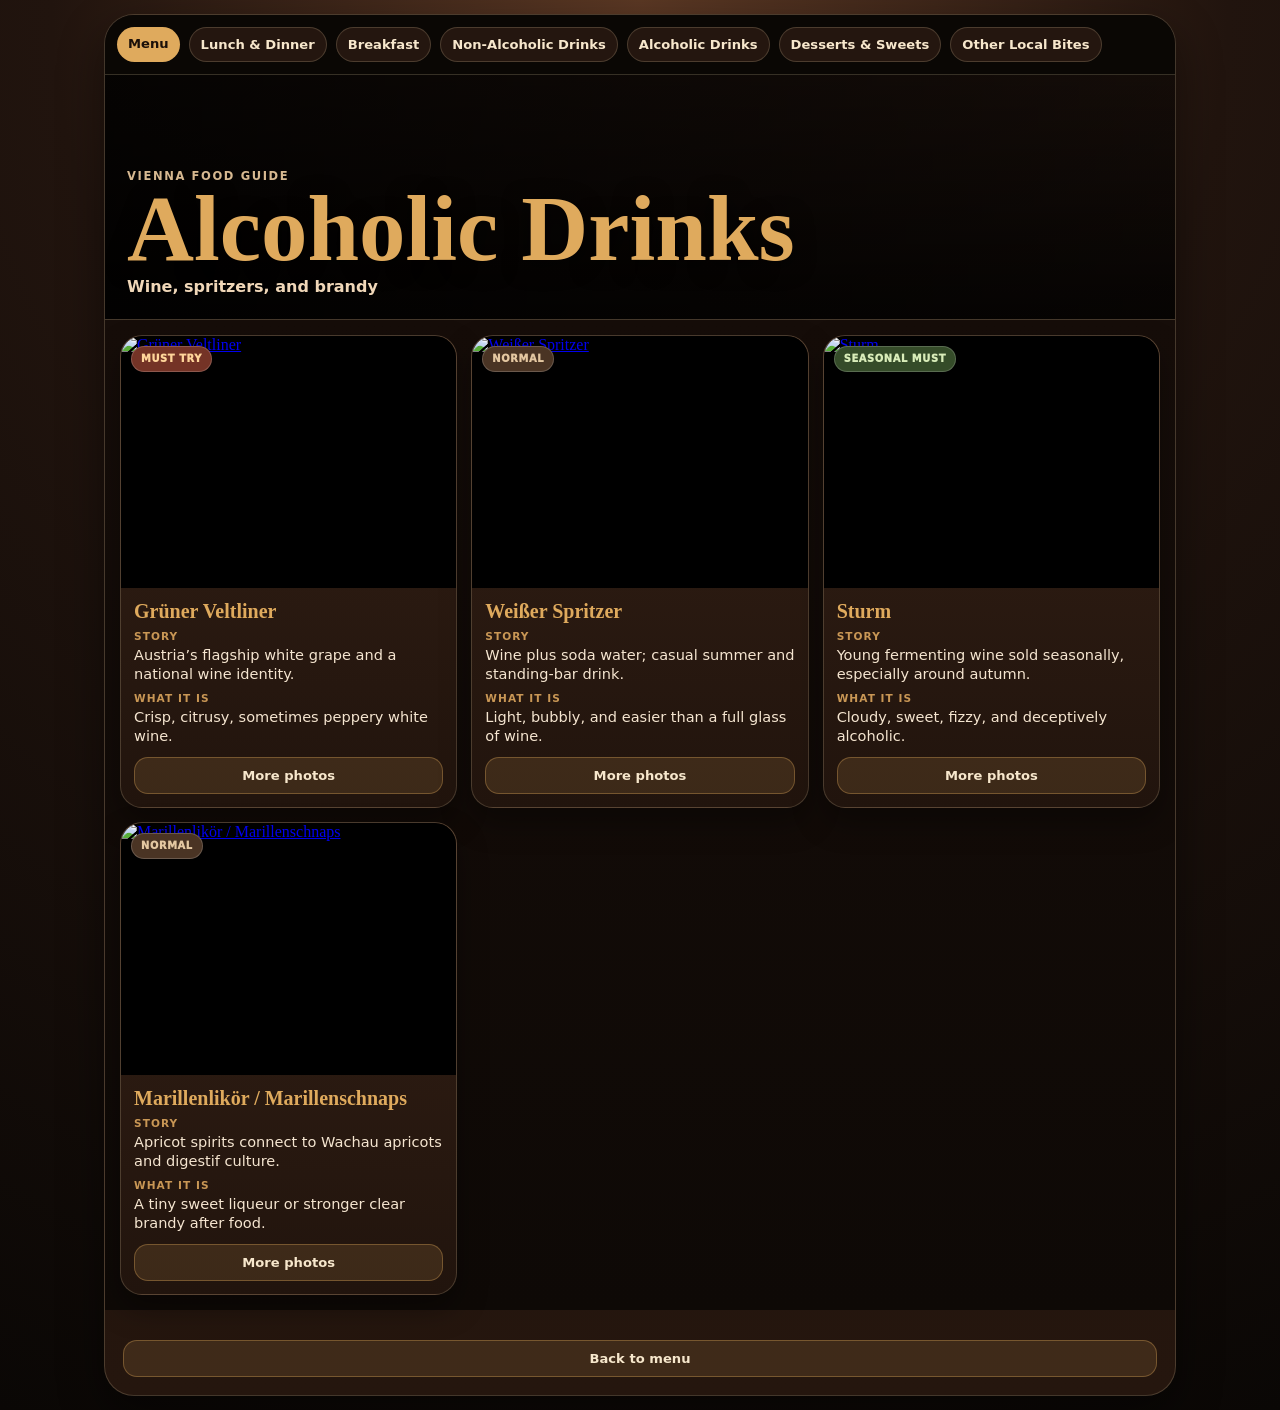
==== alcoholic.html @ 47b39f73 "Add alcoholic drinks page" ====
<!doctype html><html lang="en"><head><meta charset="utf-8"><meta name="viewport" content="width=device-width,initial-scale=1,viewport-fit=cover"><title>Alcoholic Drinks</title><link rel="stylesheet" href="style.css"></head><body><div class="wrap"><main class="poster"><nav class="nav"><a class="home" href="index.html">Menu</a><a href="lunch-dinner.html">Lunch &amp; Dinner</a><a href="breakfast.html">Breakfast</a><a href="non-alcoholic.html">Non‑Alcoholic Drinks</a><a href="alcoholic.html">Alcoholic Drinks</a><a href="desserts.html">Desserts &amp; Sweets</a><a href="misc.html">Other Local Bites</a></nav><section class="section-top" style="background-image:url('https://upload.wikimedia.org/wikipedia/commons/thumb/6/6d/Sommerspritzer.jpg/640px-Sommerspritzer.jpg')"><div><div class="eyebrow">Vienna food guide</div><h2>Alcoholic Drinks</h2><p class="deck">Wine, spritzers, and brandy</p></div></section><section class="grid"><article class="food"><a class="photo" href="https://www.google.com/search?tbm=isch&amp;q=Grüner+Veltliner"><img src="https://upload.wikimedia.org/wikipedia/commons/3/35/GruenerVeltlinerWeissenkirchen.jpg" alt="Grüner Veltliner"><span class="badge ">MUST TRY</span></a><div class="copy"><h3>Grüner Veltliner</h3><div class="label">Story</div><p>Austria’s flagship white grape and a national wine identity.</p><div class="label">What it is</div><p>Crisp, citrusy, sometimes peppery white wine.</p><a class="more" href="https://www.google.com/search?tbm=isch&amp;q=Grüner+Veltliner">More photos</a></div></article><article class="food"><a class="photo" href="https://www.google.com/search?tbm=isch&amp;q=Weißer+Spritzer"><img src="https://upload.wikimedia.org/wikipedia/commons/thumb/6/6d/Sommerspritzer.jpg/640px-Sommerspritzer.jpg" alt="Weißer Spritzer"><span class="badge normal">NORMAL</span></a><div class="copy"><h3>Weißer Spritzer</h3><div class="label">Story</div><p>Wine plus soda water; casual summer and standing-bar drink.</p><div class="label">What it is</div><p>Light, bubbly, and easier than a full glass of wine.</p><a class="more" href="https://www.google.com/search?tbm=isch&amp;q=Weißer+Spritzer">More photos</a></div></article><article class="food"><a class="photo" href="https://www.google.com/search?tbm=isch&amp;q=Sturm"><img src="https://upload.wikimedia.org/wikipedia/commons/3/3a/Federweisser_im_Glas_%28Baden_2007%29.jpg" alt="Sturm"><span class="badge seasonal">SEASONAL MUST</span></a><div class="copy"><h3>Sturm</h3><div class="label">Story</div><p>Young fermenting wine sold seasonally, especially around autumn.</p><div class="label">What it is</div><p>Cloudy, sweet, fizzy, and deceptively alcoholic.</p><a class="more" href="https://www.google.com/search?tbm=isch&amp;q=Sturm">More photos</a></div></article><article class="food"><a class="photo" href="https://www.google.com/search?tbm=isch&amp;q=Marillenlikör+Marillenschnaps"><img src="https://upload.wikimedia.org/wikipedia/commons/thumb/e/e5/Krems_an_der_Donau_-_Hellerschmid_Marillenlik%C3%B6r.jpg/640px-Krems_an_der_Donau_-_Hellerschmid_Marillenlik%C3%B6r.jpg" alt="Marillenlikör / Marillenschnaps"><span class="badge normal">NORMAL</span></a><div class="copy"><h3>Marillenlikör / Marillenschnaps</h3><div class="label">Story</div><p>Apricot spirits connect to Wachau apricots and digestif culture.</p><div class="label">What it is</div><p>A tiny sweet liqueur or stronger clear brandy after food.</p><a class="more" href="https://www.google.com/search?tbm=isch&amp;q=Marillenlikör+Marillenschnaps">More photos</a></div></article></section><div class="footer"><a class="more" href="index.html">Back to menu</a></div></main></div></body></html>
---- style.css ----
:root{
  --ink:#f7e7cc; --muted:#d7b991; --paper:#1b120d; --deep:#0b0705;
  --panel:#28190f; --card:#301d12; --line:rgba(255,230,190,.18);
  --gold:#dfaa5d; --shadow:0 18px 45px rgba(0,0,0,.45);
}
*{box-sizing:border-box}
html,body{margin:0;min-height:100%;background:radial-gradient(circle at top,#5b3824 0,#21140e 38%,#0a0705 100%);color:var(--ink);font-family:Georgia,"Times New Roman",serif}
a{-webkit-tap-highlight-color:rgba(223,170,93,.25)}
.wrap{width:min(1100px,100%);margin:0 auto;padding:14px}
.poster{min-height:calc(100vh - 28px);border:1px solid var(--line);border-radius:30px;overflow:hidden;background:linear-gradient(180deg,#1a100b,#25160e);box-shadow:var(--shadow)}
.cover{display:grid;grid-template-columns:1.1fr .9fr;min-height:calc(100vh - 28px)}
.cover-art{position:relative;display:flex;align-items:flex-end;min-height:420px;padding:28px;background:center/cover no-repeat}
.cover-art:before{content:"";position:absolute;inset:0;background:linear-gradient(90deg,rgba(0,0,0,.82),rgba(0,0,0,.2)),linear-gradient(0deg,rgba(0,0,0,.78),transparent 55%)}
.cover-title{position:relative}.eyebrow{font:800 .72rem/1 system-ui,-apple-system,Segoe UI,Arial,sans-serif;color:var(--muted);letter-spacing:.14em;text-transform:uppercase;margin-bottom:10px}
h1{margin:0;color:var(--gold);font-size:clamp(3.2rem,16vw,6.8rem);line-height:.78;text-shadow:0 8px 30px rgba(0,0,0,.75);letter-spacing:-.04em}
.cover-menu{display:grid;gap:12px;padding:18px;background:#0e0906;align-content:center}
.menu-card{display:grid;grid-template-columns:92px 1fr 34px;align-items:center;gap:12px;min-height:94px;text-decoration:none;color:var(--ink);background:linear-gradient(135deg,#3a2417,#23150e);border:1px solid var(--line);border-radius:19px;overflow:hidden;box-shadow:0 12px 25px rgba(0,0,0,.35)}
.menu-card:active{transform:scale(.985)}.menu-card img{width:92px;height:94px;object-fit:cover;display:block}
.menu-card small{display:block;font:850 .64rem/1 system-ui,-apple-system,Segoe UI,Arial,sans-serif;text-transform:uppercase;letter-spacing:.12em;color:var(--muted);margin-bottom:5px}
.menu-card strong{display:block;font-size:1.2rem;line-height:1.02;color:var(--ink)}.menu-card span{display:block;font:650 .78rem/1.22 system-ui,-apple-system,Segoe UI,Arial,sans-serif;color:var(--muted);margin-top:4px}.menu-card b{color:var(--gold);font-size:1.6rem;text-align:center}
.section-top{position:relative;min-height:245px;display:flex;align-items:end;padding:22px;background:center/cover no-repeat;border-bottom:1px solid var(--line)}
.section-top:before{content:"";position:absolute;inset:0;background:linear-gradient(90deg,rgba(0,0,0,.8),rgba(0,0,0,.25)),linear-gradient(0deg,rgba(0,0,0,.72),transparent)}.section-top>div{position:relative}
.nav{display:flex;gap:9px;flex-wrap:wrap;padding:12px;background:rgba(10,7,5,.96);border-bottom:1px solid var(--line)}
.nav a{font:850 .82rem/1 system-ui,-apple-system,Segoe UI,Arial,sans-serif;text-decoration:none;color:var(--ink);padding:10px 11px;border:1px solid var(--line);border-radius:999px;background:#24160f}.nav a.home{background:var(--gold);color:#1b1009;border:0}
h2{font-size:clamp(2.7rem,14vw,5.8rem);line-height:.8;margin:0;color:var(--gold);text-shadow:0 5px 22px rgba(0,0,0,.75)}.deck{margin:9px 0 0;max-width:680px;color:#f0d7b8;font:700 1rem/1.35 system-ui,-apple-system,Segoe UI,Arial,sans-serif}
.grid{display:grid;grid-template-columns:repeat(3,1fr);gap:14px;padding:15px;background:linear-gradient(180deg,#160d09,#0e0906)}
.food{border:1px solid var(--line);border-radius:22px;overflow:hidden;background:linear-gradient(180deg,#342015,#21140d);box-shadow:0 14px 30px rgba(0,0,0,.35)}
.photo{display:block;position:relative;background:#000}.photo img{display:block;width:100%;aspect-ratio:4/3;object-fit:cover}
.badge{position:absolute;left:10px;top:10px;padding:7px 9px;border-radius:999px;background:#743326;color:#ffd59a;border:1px solid rgba(255,255,255,.18);font:950 .62rem/1 system-ui,-apple-system,Segoe UI,Arial,sans-serif;text-transform:uppercase;letter-spacing:.06em}.badge.normal{background:#4a3424;color:#e4c7a1}.badge.seasonal{background:#354c29;color:#d9edb9}
.copy{padding:13px}.copy h3{font-size:1.25rem;line-height:1.02;margin:0 0 7px;color:var(--gold)}.label{font:900 .66rem/1 system-ui,-apple-system,Segoe UI,Arial,sans-serif;text-transform:uppercase;letter-spacing:.1em;color:#c99755;margin-top:10px}.copy p{font:500 .91rem/1.32 system-ui,-apple-system,Segoe UI,Arial,sans-serif;color:#f5e5d0;margin:3px 0 0}.more{display:block;text-align:center;margin-top:12px;text-decoration:none;color:var(--ink);font:900 .82rem/1 system-ui,-apple-system,Segoe UI,Arial,sans-serif;padding:11px;border-radius:14px;background:rgba(223,170,93,.14);border:1px solid rgba(223,170,93,.35)}
.footer{padding:18px;text-align:center;color:var(--muted);font:700 .84rem/1.35 system-ui,-apple-system,Segoe UI,Arial,sans-serif}
@media(max-width:900px){.cover{grid-template-columns:1fr}.cover-art{min-height:42vh}.grid{grid-template-columns:repeat(2,1fr)}}
@media(max-width:640px){.wrap{padding:0}.poster{border-radius:0;border-left:0;border-right:0;min-height:100vh}.cover{min-height:100vh}.cover-art{min-height:39vh;padding:22px}.cover-menu{padding:12px;gap:10px}.menu-card{grid-template-columns:86px 1fr 30px;min-height:86px;border-radius:16px}.menu-card img{width:86px;height:86px}.menu-card strong{font-size:1.08rem}.menu-card span{font-size:.74rem}.nav{overflow:auto;flex-wrap:nowrap}.nav a{white-space:nowrap}.section-top{min-height:35vh}.grid{grid-template-columns:1fr;padding:12px}.copy h3{font-size:1.38rem}.copy p{font-size:.95rem}}
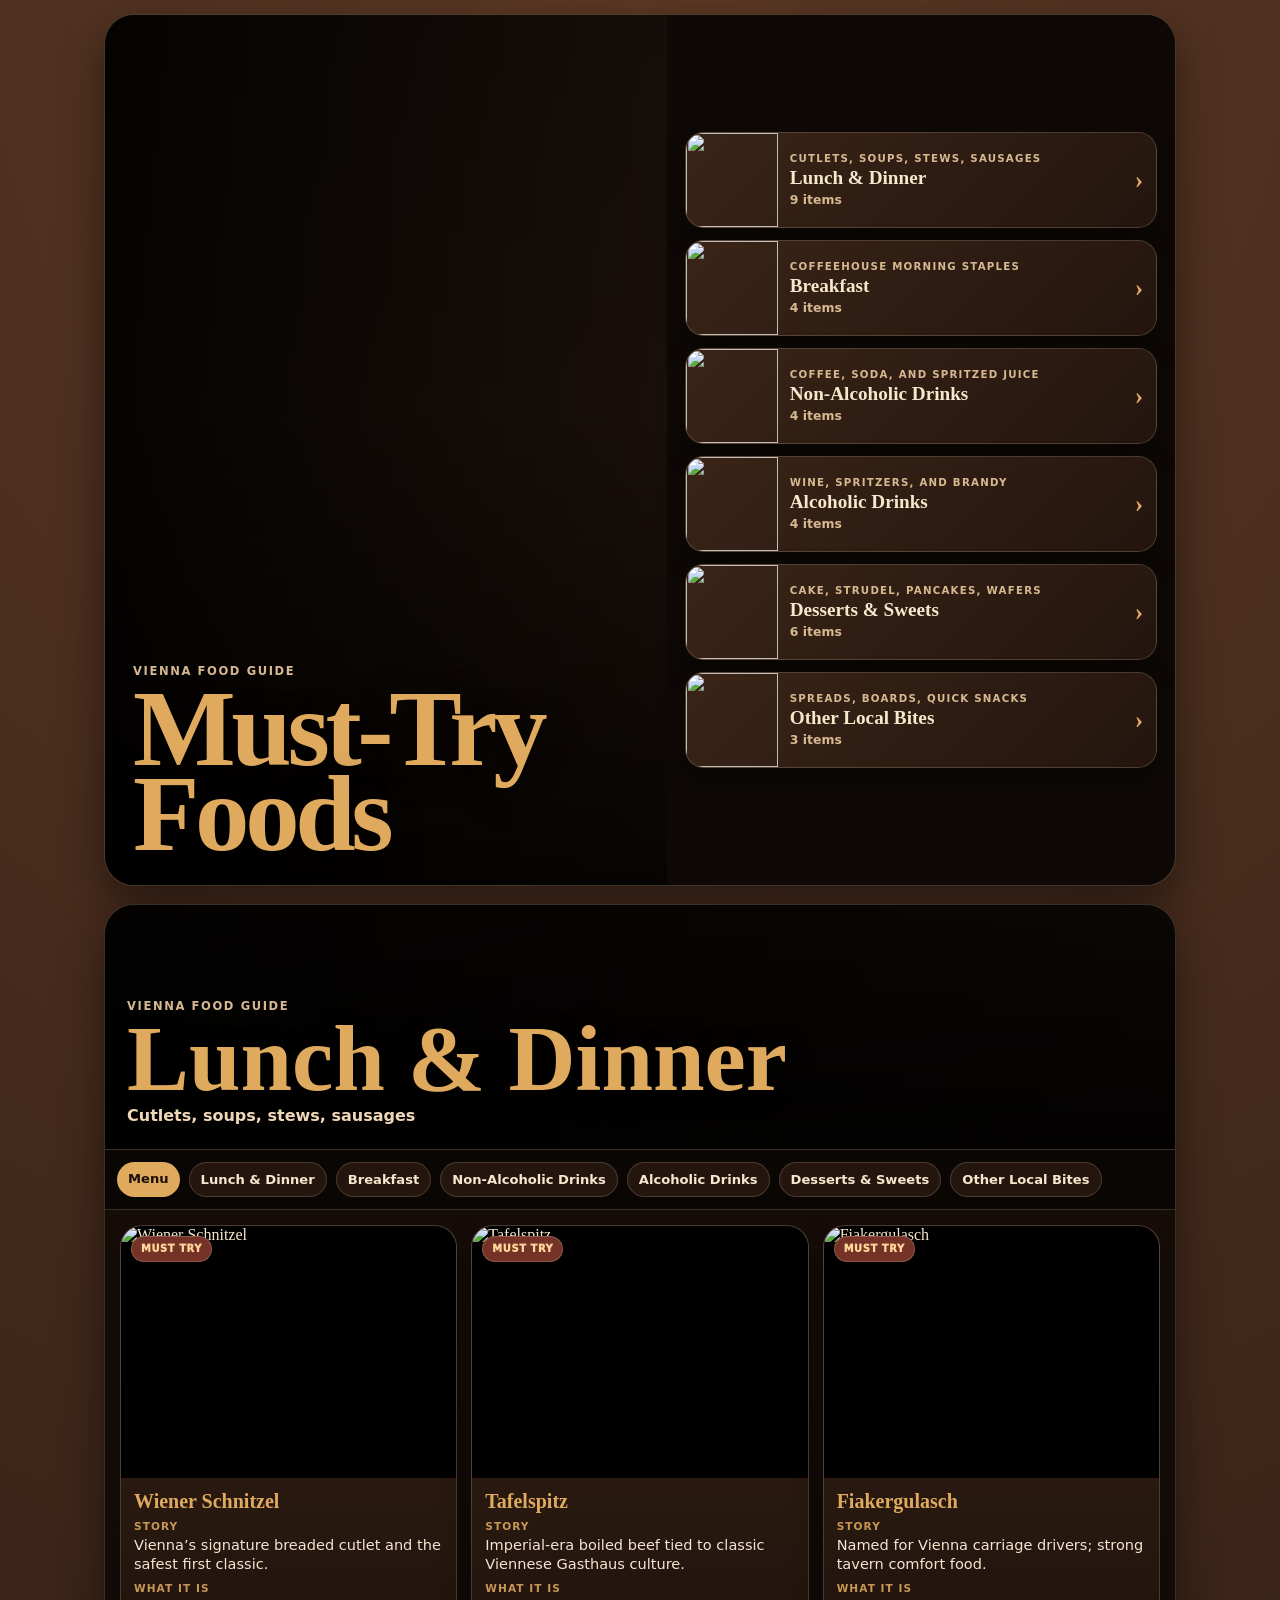
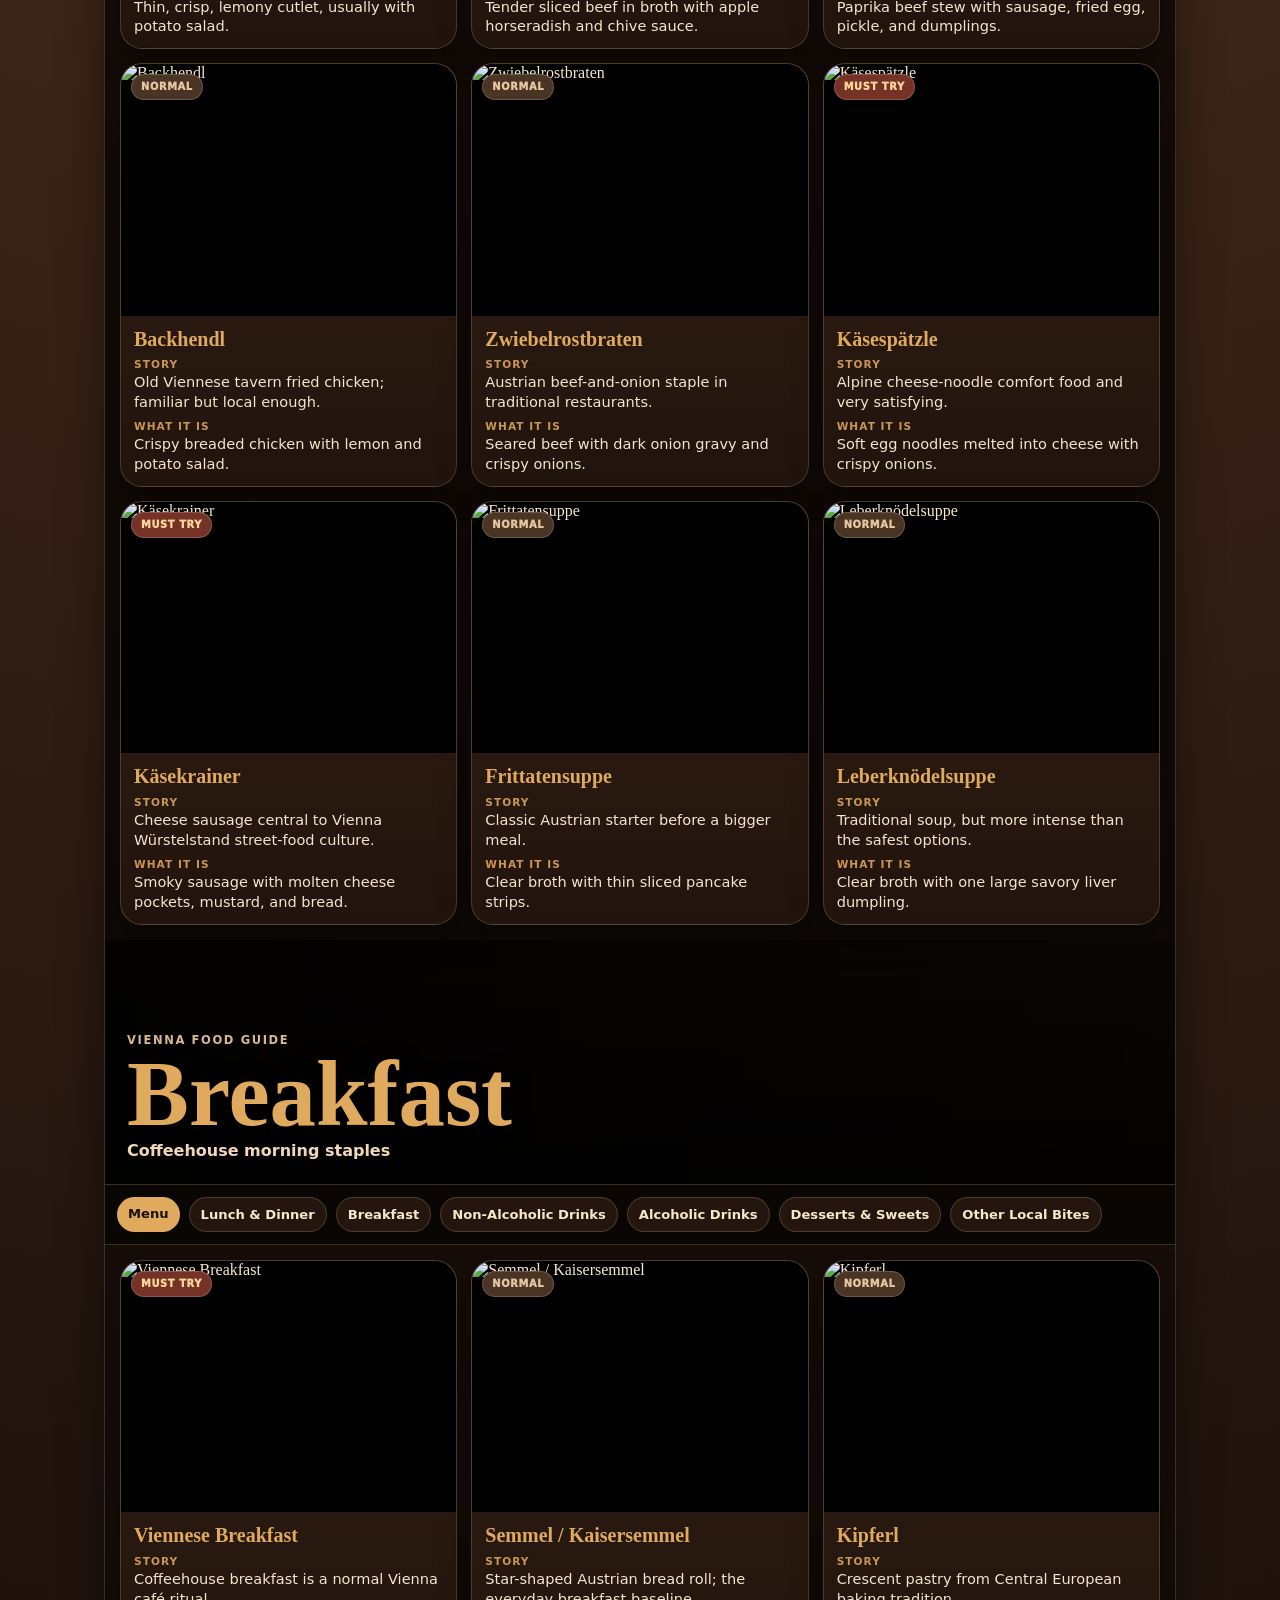
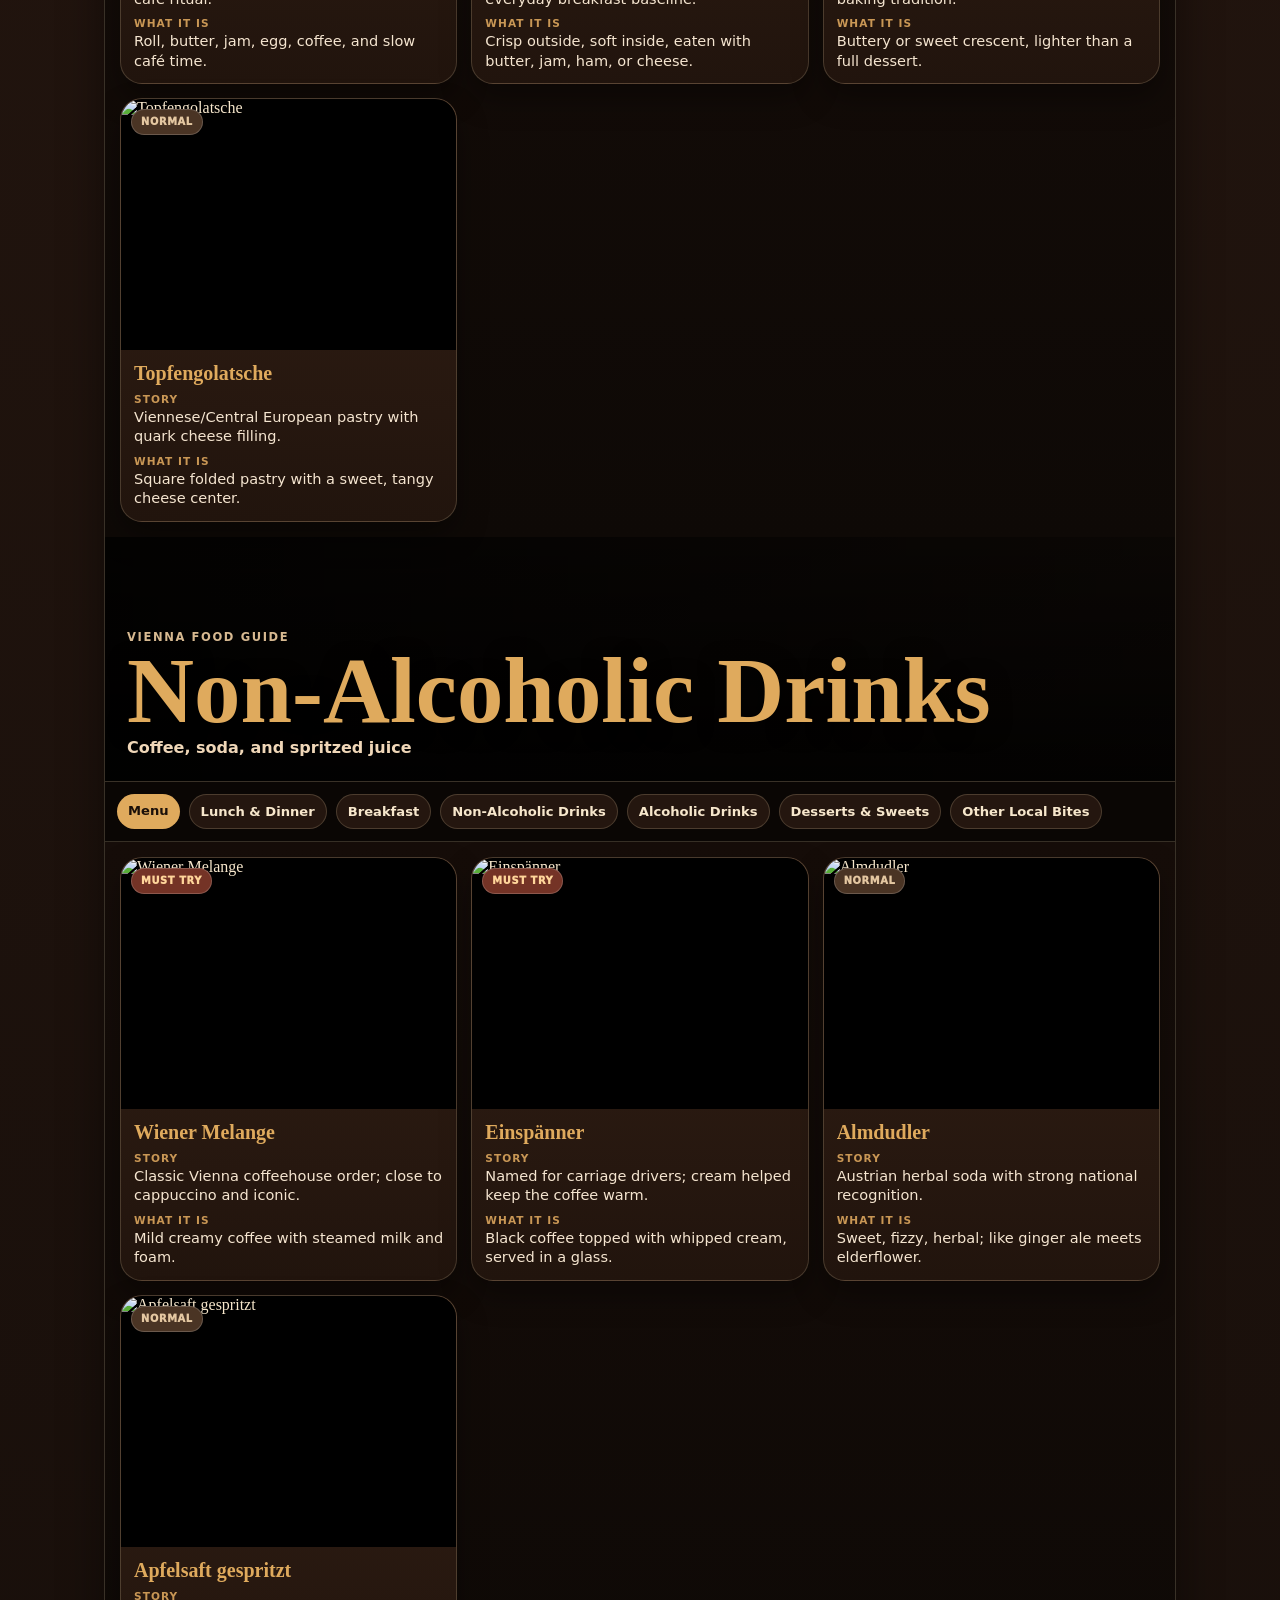
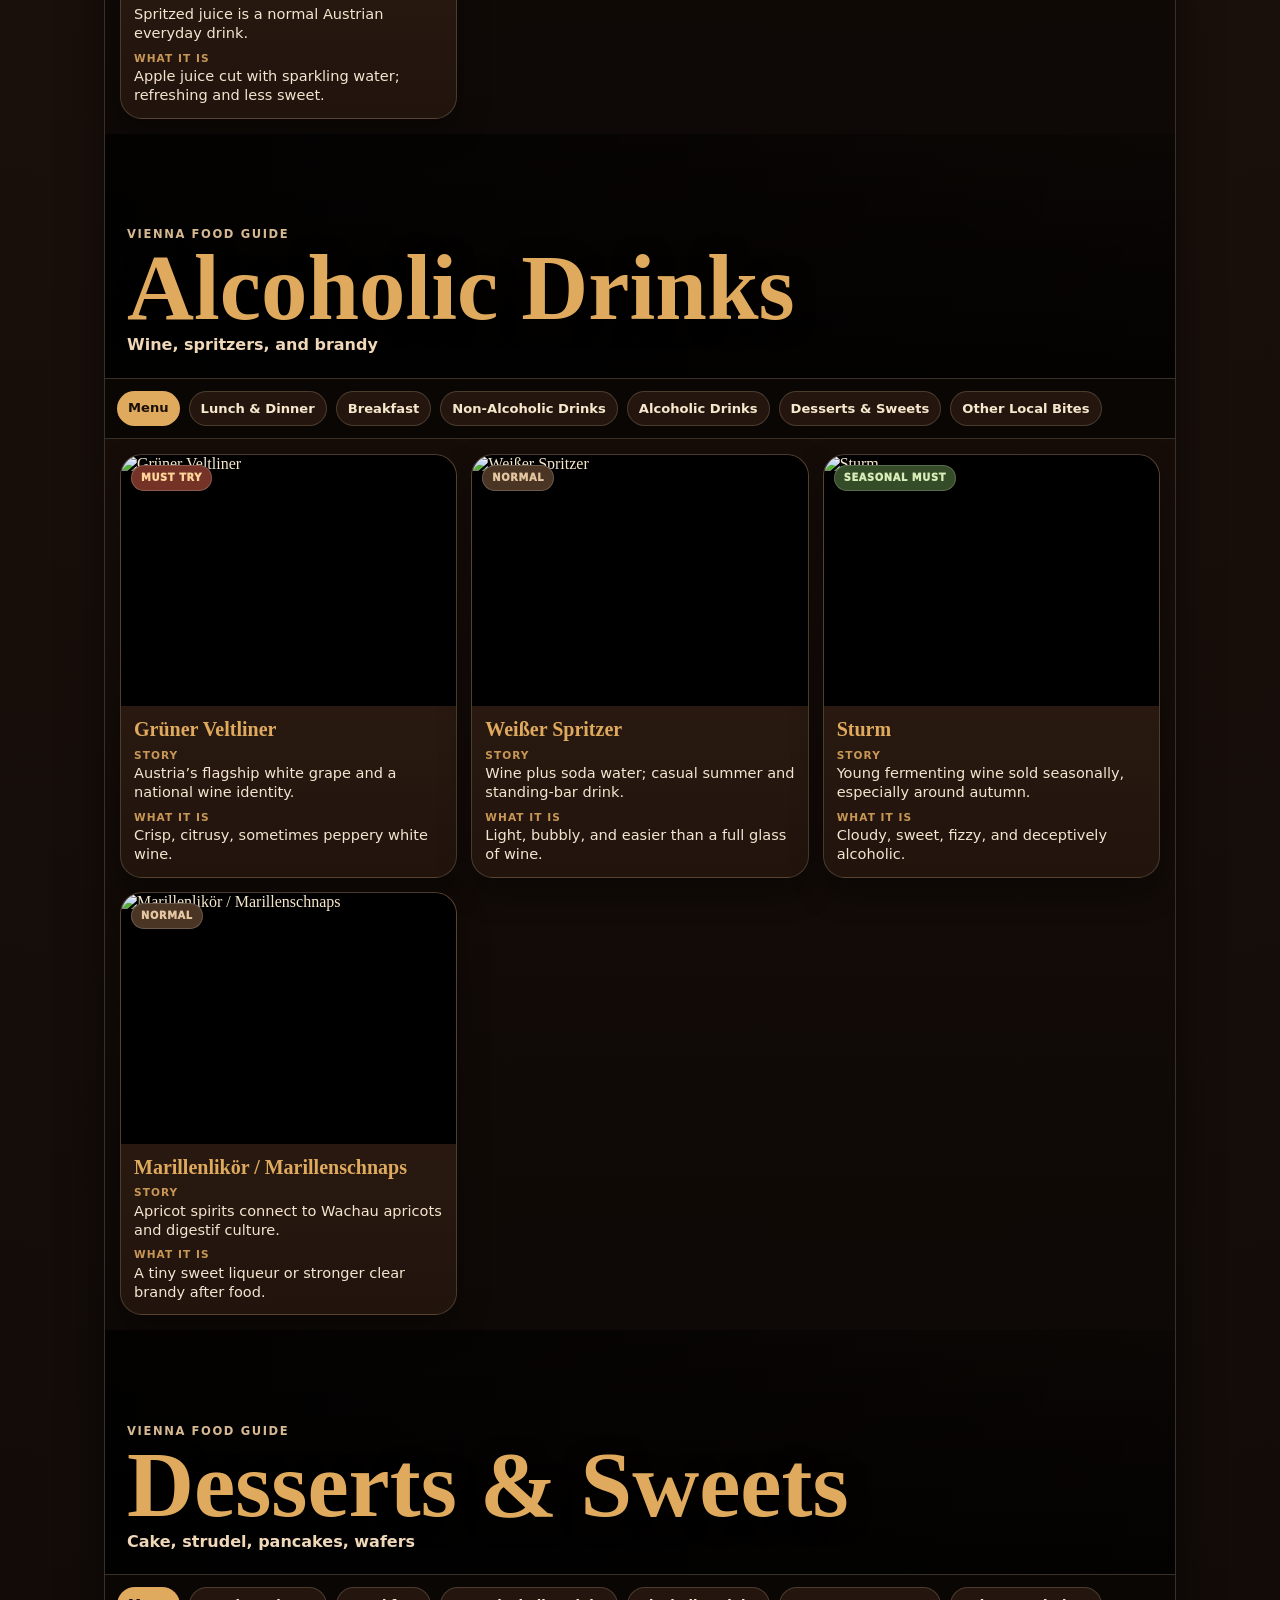
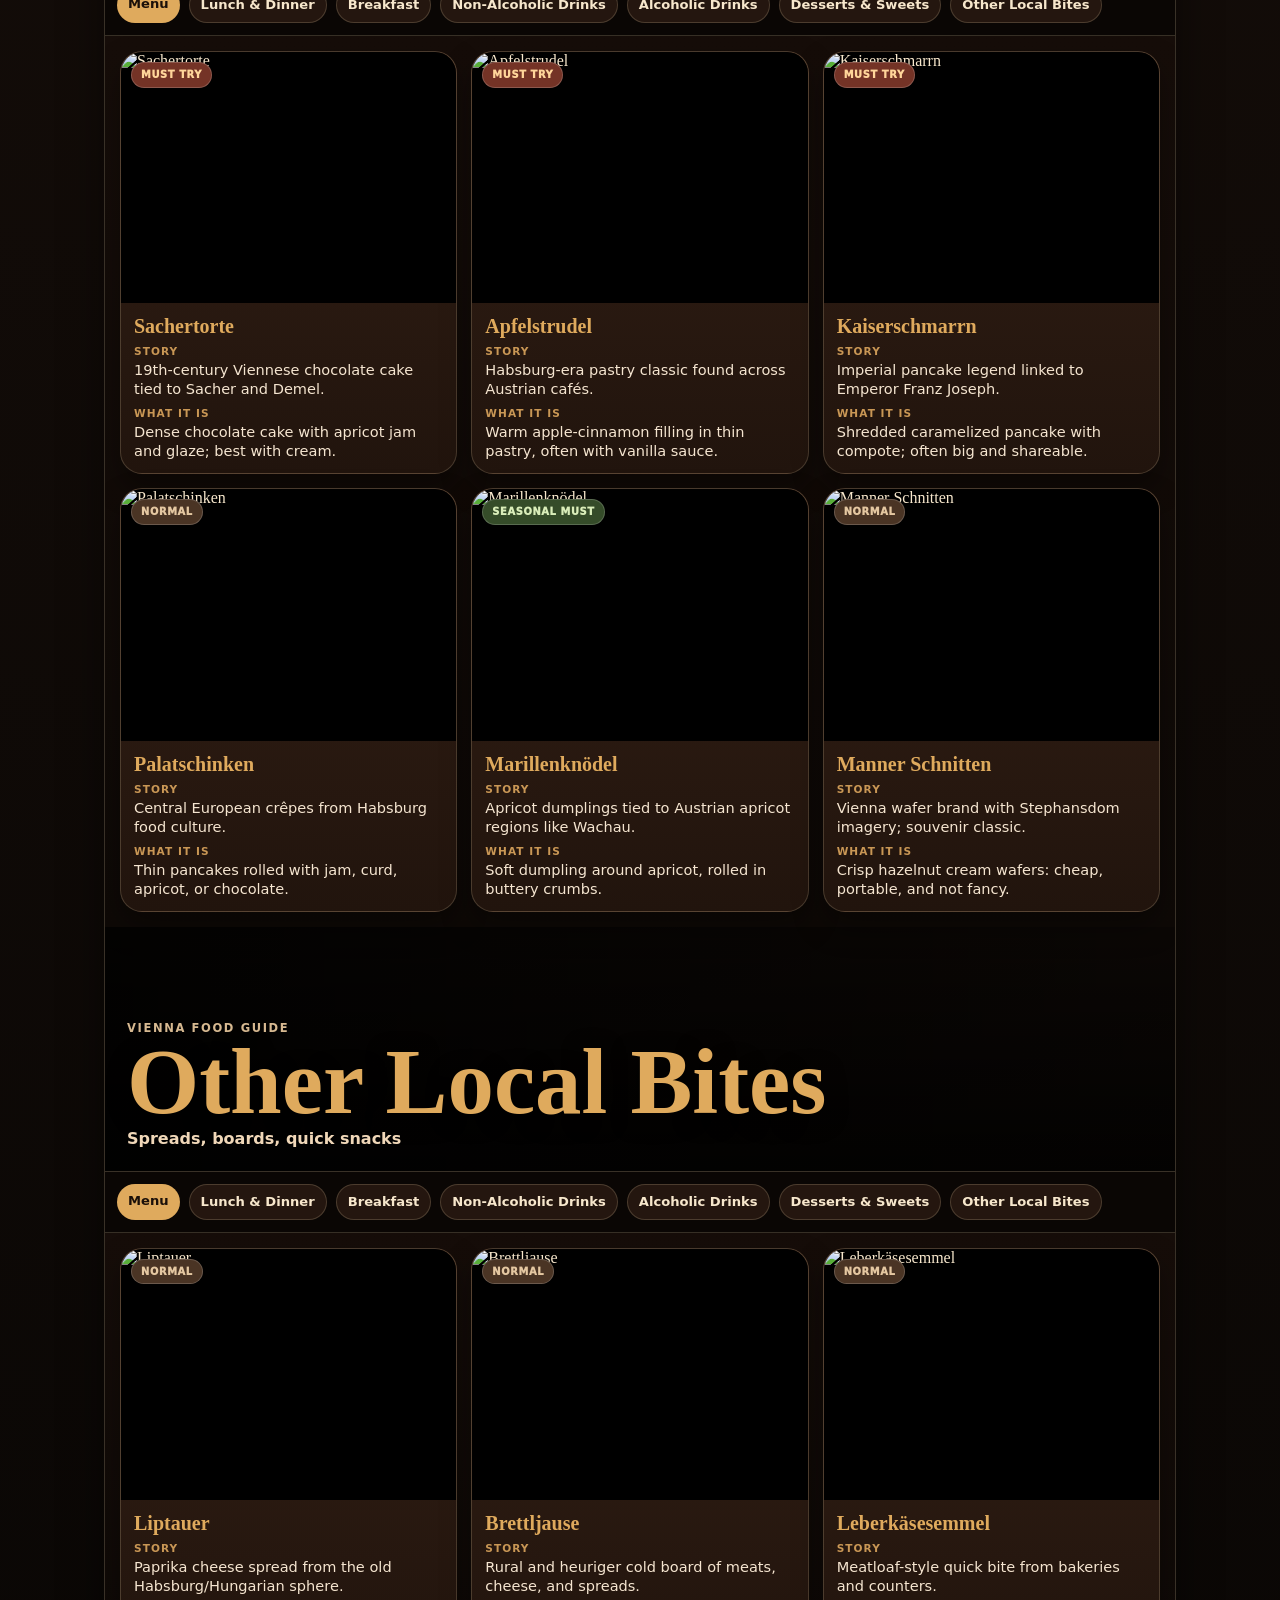
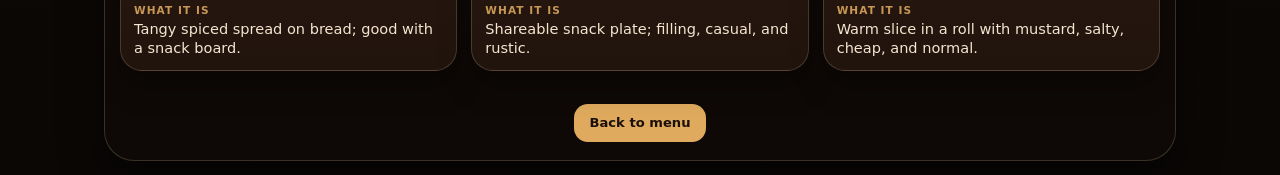
==== commit 95290dcc: "Redirect old alcoholic page to section" ====
--- a/alcoholic.html
+++ b/alcoholic.html
@@ -1 +1 @@
-<!doctype html><html lang="en"><head><meta charset="utf-8"><meta name="viewport" content="width=device-width,initial-scale=1,viewport-fit=cover"><title>Alcoholic Drinks</title><link rel="stylesheet" href="style.css"></head><body><div class="wrap"><main class="poster"><nav class="nav"><a class="home" href="index.html">Menu</a><a href="lunch-dinner.html">Lunch &amp; Dinner</a><a href="breakfast.html">Breakfast</a><a href="non-alcoholic.html">Non‑Alcoholic Drinks</a><a href="alcoholic.html">Alcoholic Drinks</a><a href="desserts.html">Desserts &amp; Sweets</a><a href="misc.html">Other Local Bites</a></nav><section class="section-top" style="background-image:url('https://upload.wikimedia.org/wikipedia/commons/thumb/6/6d/Sommerspritzer.jpg/640px-Sommerspritzer.jpg')"><div><div class="eyebrow">Vienna food guide</div><h2>Alcoholic Drinks</h2><p class="deck">Wine, spritzers, and brandy</p></div></section><section class="grid"><article class="food"><a class="photo" href="https://www.google.com/search?tbm=isch&amp;q=Grüner+Veltliner"><img src="https://upload.wikimedia.org/wikipedia/commons/3/35/GruenerVeltlinerWeissenkirchen.jpg" alt="Grüner Veltliner"><span class="badge ">MUST TRY</span></a><div class="copy"><h3>Grüner Veltliner</h3><div class="label">Story</div><p>Austria’s flagship white grape and a national wine identity.</p><div class="label">What it is</div><p>Crisp, citrusy, sometimes peppery white wine.</p><a class="more" href="https://www.google.com/search?tbm=isch&amp;q=Grüner+Veltliner">More photos</a></div></article><article class="food"><a class="photo" href="https://www.google.com/search?tbm=isch&amp;q=Weißer+Spritzer"><img src="https://upload.wikimedia.org/wikipedia/commons/thumb/6/6d/Sommerspritzer.jpg/640px-Sommerspritzer.jpg" alt="Weißer Spritzer"><span class="badge normal">NORMAL</span></a><div class="copy"><h3>Weißer Spritzer</h3><div class="label">Story</div><p>Wine plus soda water; casual summer and standing-bar drink.</p><div class="label">What it is</div><p>Light, bubbly, and easier than a full glass of wine.</p><a class="more" href="https://www.google.com/search?tbm=isch&amp;q=Weißer+Spritzer">More photos</a></div></article><article class="food"><a class="photo" href="https://www.google.com/search?tbm=isch&amp;q=Sturm"><img src="https://upload.wikimedia.org/wikipedia/commons/3/3a/Federweisser_im_Glas_%28Baden_2007%29.jpg" alt="Sturm"><span class="badge seasonal">SEASONAL MUST</span></a><div class="copy"><h3>Sturm</h3><div class="label">Story</div><p>Young fermenting wine sold seasonally, especially around autumn.</p><div class="label">What it is</div><p>Cloudy, sweet, fizzy, and deceptively alcoholic.</p><a class="more" href="https://www.google.com/search?tbm=isch&amp;q=Sturm">More photos</a></div></article><article class="food"><a class="photo" href="https://www.google.com/search?tbm=isch&amp;q=Marillenlikör+Marillenschnaps"><img src="https://upload.wikimedia.org/wikipedia/commons/thumb/e/e5/Krems_an_der_Donau_-_Hellerschmid_Marillenlik%C3%B6r.jpg/640px-Krems_an_der_Donau_-_Hellerschmid_Marillenlik%C3%B6r.jpg" alt="Marillenlikör / Marillenschnaps"><span class="badge normal">NORMAL</span></a><div class="copy"><h3>Marillenlikör / Marillenschnaps</h3><div class="label">Story</div><p>Apricot spirits connect to Wachau apricots and digestif culture.</p><div class="label">What it is</div><p>A tiny sweet liqueur or stronger clear brandy after food.</p><a class="more" href="https://www.google.com/search?tbm=isch&amp;q=Marillenlikör+Marillenschnaps">More photos</a></div></article></section><div class="footer"><a class="more" href="index.html">Back to menu</a></div></main></div></body></html>+<!doctype html><html lang="en"><head><meta charset="utf-8"><meta name="viewport" content="width=device-width,initial-scale=1,viewport-fit=cover"><title>Alcoholic Drinks</title><meta http-equiv="refresh" content="0; url=index.html#alcoholic"><link rel="canonical" href="index.html#alcoholic"></head><body><script>location.replace('index.html#alcoholic')</script></body></html>
